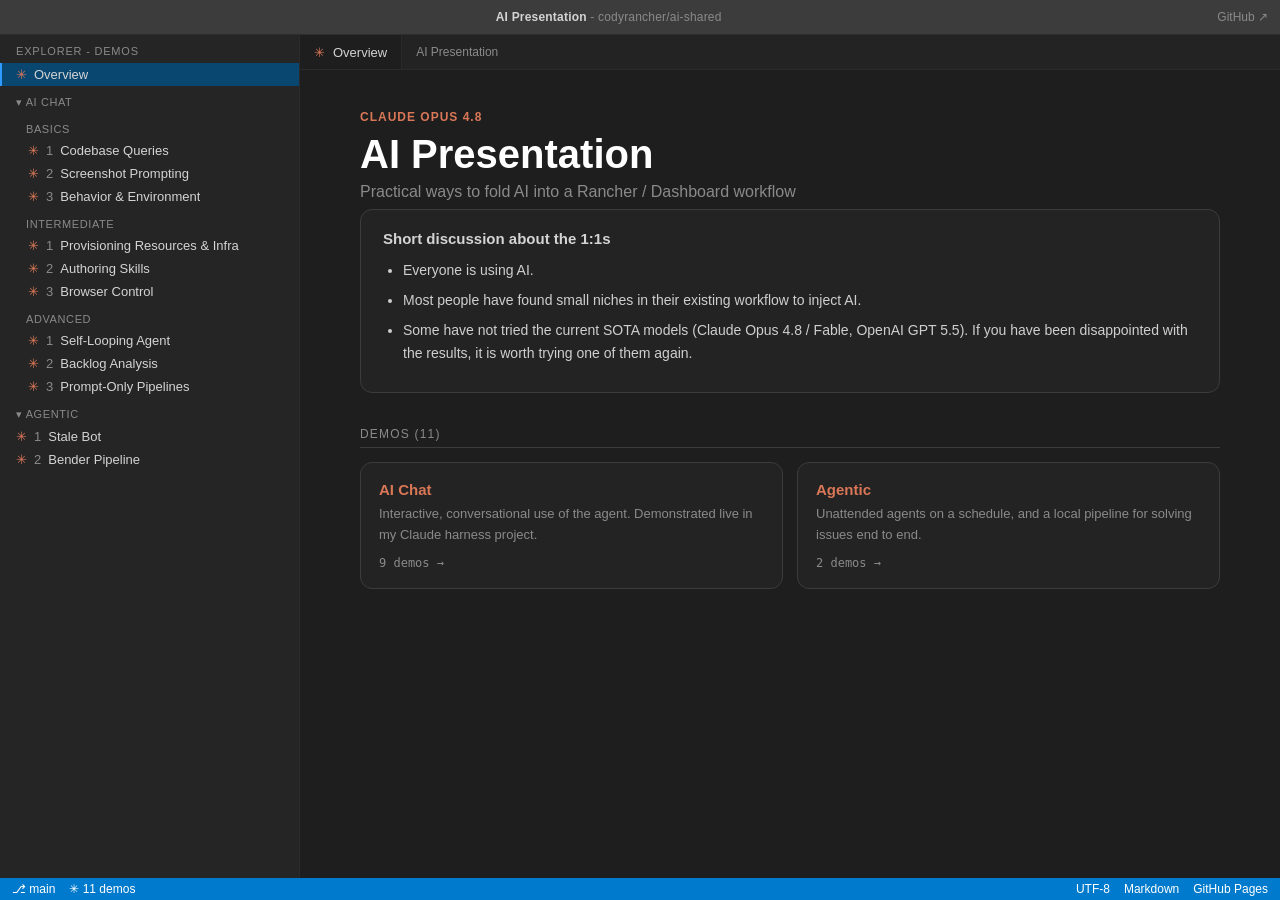
==== index.html @ 09b8d451 "Add Environmental Awareness section with commit-message result, nested-list rendering, remove Toolbe" ====
<!doctype html>
<html lang="en">
<head>
  <meta charset="utf-8" />
  <meta name="viewport" content="width=device-width, initial-scale=1" />
  <title>AI Presentation - Rancher / Dashboard</title>
  <meta name="description" content="Practical ways to fold AI into a Rancher / Dashboard workflow. Prompts, skills, and demos for the team." />
  <link rel="icon" href="data:image/svg+xml,%3Csvg xmlns='http://www.w3.org/2000/svg' viewBox='0 0 24 24'%3E%3Cpath fill='%23d97757' d='M12 2l1.9 6.1L20 10l-6.1 1.9L12 18l-1.9-6.1L4 10l6.1-1.9z'/%3E%3C/svg%3E" />
  <link rel="stylesheet" href="assets/styles.css?v=26" />
</head>
<body>
  <div class="app">
    <!-- Title bar -->
    <header class="titlebar">
      <button class="hamburger" id="hamburger" aria-label="Toggle navigation">☰</button>
      <div class="title"><b>AI Presentation</b> - codyrancher/ai-shared</div>
      <a class="repo-link" id="repoLink" href="#" target="_blank" rel="noopener">GitHub ↗</a>
    </header>

    <!-- Body -->
    <div class="body">
      <!-- Sidebar / explorer -->
      <aside class="sidebar">
        <div class="explorer-title">Explorer - Demos</div>
        <div class="tree" id="tree"></div>
      </aside>

      <!-- Editor -->
      <main class="editor">
        <div class="tabstrip">
          <div class="tab" id="tab"><span class="dot">✳</span><span id="tabName">Overview</span></div>
          <div class="breadcrumbs" id="breadcrumbs"></div>
        </div>
        <div class="content"><div class="content-inner" id="content"></div></div>
      </main>
    </div>

    <!-- Status bar -->
    <footer class="statusbar">
      <div class="left">
        <span class="seg">⎇ main</span>
        <span class="seg" id="statusCount"></span>
      </div>
      <div class="right">
        <span class="seg">UTF-8</span>
        <span class="seg">Markdown</span>
        <a class="seg" id="statusRepo" target="_blank" rel="noopener">GitHub Pages</a>
      </div>
    </footer>
  </div>

  <script src="assets/presentation.manifest.js?v=26"></script>
  <script src="assets/app.js?v=26"></script>
</body>
</html>
---- assets/styles.css ----
/* AI Presentation - VSCode-dark theme with Claude chat accents.
   Dark-only by design: it mirrors the editor in the screenshot. */

:root {
  --activitybar: #333333;
  --sidebar: #252526;
  --sidebar-section: #2d2d2d;
  --editor: #1e1e1e;
  --editor-2: #232323;
  --titlebar: #3c3c3c;
  --statusbar: #007acc;
  --border: #2b2b2b;
  --border-2: #3c3c3c;

  --text: #d4d4d4;
  --text-dim: #8a8a8a;
  --text-bright: #ffffff;

  --list-hover: #2a2d2e;
  --list-active: #094771;
  --list-active-border: #2f9bff;

  --blue: #569cd6;
  --cyan: #4fc1ff;
  --green: #6a9955;
  --string: #ce9178;
  --func: #dcdcaa;
  --number: #b5cea8;

  /* Claude */
  --claude-coral: #d97757;
  --claude-coral-2: #c15f3c;
  --claude-surface: #262624;
  --claude-surface-2: #2f2f2c;
  --claude-border: #3c3b37;

  --mono: ui-monospace, "SF Mono", "Cascadia Code", "JetBrains Mono", Menlo, Consolas, monospace;
  --sans: -apple-system, BlinkMacSystemFont, "Segoe UI", Roboto, Helvetica, Arial, sans-serif;
  --radius: 10px;
}

* { box-sizing: border-box; }

html, body {
  margin: 0;
  height: 100%;
  background: var(--editor);
  color: var(--text);
  font-family: var(--sans);
  font-size: 14px;
  -webkit-font-smoothing: antialiased;
}

a { color: var(--cyan); text-decoration: none; }
a:hover { text-decoration: underline; }

.app {
  display: grid;
  grid-template-rows: 35px 1fr 22px;
  height: 100vh;
  overflow: hidden;
}

/* ---- Title bar ---- */
.titlebar {
  background: var(--titlebar);
  display: flex;
  align-items: center;
  gap: 12px;
  padding: 0 12px;
  border-bottom: 1px solid #00000040;
  -webkit-user-select: none;
  user-select: none;
}
.titlebar .title {
  flex: 1;
  text-align: center;
  color: var(--text-dim);
  font-size: 12px;
  letter-spacing: .2px;
}
.titlebar .title b { color: var(--text); font-weight: 600; }
.titlebar .hamburger {
  display: none;
  background: none; border: 0; color: var(--text);
  font-size: 18px; cursor: pointer; padding: 2px 6px; line-height: 1;
}
.titlebar .repo-link { color: var(--text-dim); font-size: 12px; }
.titlebar .repo-link:hover { color: var(--text); }

/* ---- Body ---- */
.body {
  display: grid;
  grid-template-columns: 300px 1fr;
  min-height: 0;
}

/* ---- Sidebar / explorer ---- */
.sidebar {
  background: var(--sidebar);
  overflow-y: auto;
  min-height: 0;
  border-right: 1px solid var(--border);
}
.sidebar .explorer-title {
  font-size: 11px; text-transform: uppercase; letter-spacing: .8px;
  color: var(--text-dim); padding: 10px 16px 6px;
}
.tree { padding-bottom: 24px; }
.tree .group-label {
  font-size: 11px; text-transform: uppercase; letter-spacing: .6px;
  color: var(--text-dim);
  padding: 10px 12px 4px 16px;
}
.tree .row {
  display: flex; align-items: center; gap: 7px;
  padding: 4px 12px 4px 0;
  cursor: pointer; color: var(--text);
  border-left: 2px solid transparent;
  white-space: nowrap; overflow: hidden; text-overflow: ellipsis;
  font-size: 13px;
}
.tree .row:hover { background: var(--list-hover); }
.tree .row.active { background: var(--list-active); border-left-color: var(--list-active-border); }
.tree .row .chev { width: 14px; text-align: center; color: var(--text-dim); flex: none; }
.tree .row .dot { color: var(--claude-coral); flex: none; }
.tree .row .n { color: var(--text-dim); font-variant-numeric: tabular-nums; }
.tree .row.lvl1 { padding-left: 14px; }
.tree .row.lvl2 { padding-left: 26px; }
.tree .row.overview { padding-left: 14px; }
.tree .row .label { overflow: hidden; text-overflow: ellipsis; }

/* ---- Editor / content ---- */
.editor { display: flex; flex-direction: column; min-width: 0; min-height: 0; background: var(--editor); }
.tabstrip {
  display: flex; align-items: stretch;
  background: var(--editor-2);
  border-bottom: 1px solid var(--border);
  height: 35px; flex: none;
}
.tabstrip .tab {
  display: flex; align-items: center; gap: 8px;
  padding: 0 14px;
  background: var(--editor);
  border-right: 1px solid var(--border);
  color: var(--text); font-size: 13px;
  max-width: 340px; overflow: hidden; text-overflow: ellipsis; white-space: nowrap;
}
.tabstrip .tab .dot { color: var(--claude-coral); }
.tabstrip .breadcrumbs {
  display: flex; align-items: center; gap: 6px;
  padding: 0 14px; color: var(--text-dim); font-size: 12px;
  overflow: hidden;
}
.tabstrip .breadcrumbs .sep { opacity: .5; }

.content {
  flex: 1 1 auto;
  min-height: 0;
  overflow-y: auto;
  padding: 40px 48px 96px;
}
.content-inner { max-width: 860px; margin: 0 auto; }

.eyebrow {
  color: var(--claude-coral); font-size: 12px; font-weight: 600;
  text-transform: uppercase; letter-spacing: 1px; margin-bottom: 10px;
}
h1.demo-title { font-size: 30px; line-height: 1.15; margin: 0 0 14px; color: var(--text-bright); font-weight: 650; }
.goal {
  border-left: 3px solid var(--claude-coral);
  background: #d977570f;
  padding: 12px 16px; border-radius: 0 8px 8px 0;
  color: #e8d9cf; margin: 0 0 26px; font-size: 15px;
}
.section-h {
  font-size: 12px; text-transform: uppercase; letter-spacing: 1.2px;
  color: var(--text-dim); margin: 34px 0 14px;
  border-bottom: 1px solid var(--border-2); padding-bottom: 6px;
}
.desc p { line-height: 1.7; color: #cfcfcf; margin: 0 0 14px; }

/* Brief benefit-focused "why" under the demo title */
.why-lead { font-size: 16px; line-height: 1.55; color: #e4dfd8; margin: 2px 0 30px; }
.loading { color: var(--text-dim); padding: 24px 0; font-size: 14px; }

/* ---- Claude chat box ---- */
.chat { margin: 6px 0 18px; }
.chat + .chat { margin-top: 22px; }
.prompt-title {
  font-size: 12.5px; text-transform: uppercase; letter-spacing: 1.2px; font-weight: 700;
  color: var(--claude-coral); margin: 30px 0 12px;
  border-bottom: 1px solid #d9775738; padding-bottom: 6px;
}
/* Per-prompt "why you'd reach for this" line, no pill; spans the full column */
.prompt-why { font-size: 14px; line-height: 1.6; color: #d8d3cc; margin: 0 0 14px; }
.claude-box {
  background: var(--claude-surface);
  border: 1px solid var(--claude-border);
  border-radius: var(--radius);
  overflow: hidden;
  box-shadow: 0 1px 0 #ffffff08 inset, 0 8px 24px #00000030;
}
.claude-box .cb-head {
  display: flex; align-items: center; gap: 10px;
  padding: 10px 14px; border-bottom: 1px solid var(--claude-border);
  background: linear-gradient(180deg, #ffffff05, transparent);
}
.claude-box .cb-head .spark { width: 20px; height: 20px; flex: none; }
.claude-box .cb-head .who { color: var(--text); font-weight: 600; font-size: 13px; }
.claude-box .cb-head .model {
  font-size: 11px; color: var(--claude-coral);
  border: 1px solid var(--claude-coral); border-radius: 999px;
  padding: 2px 9px; margin-left: 2px;
}
.claude-box .cb-head .spacer { flex: 1; }
.claude-box .cb-head .copy {
  background: transparent; border: 1px solid var(--claude-border);
  color: var(--text-dim); border-radius: 7px; padding: 4px 10px;
  font-size: 12px; cursor: pointer; display: flex; align-items: center; gap: 6px;
}
.claude-box .cb-head .copy:hover { color: var(--text); border-color: #55534d; background: #ffffff06; }
.claude-box .cb-head .copy.done { color: var(--green); border-color: var(--green); }
.claude-box .cb-body { padding: 14px 16px 4px; }
.claude-box .cb-text {
  font-family: var(--mono); font-size: 13.5px; line-height: 1.65;
  color: #e7e3dd; white-space: pre-wrap; word-break: break-word;
}
.claude-box .cb-body .ph { color: var(--claude-coral); font-style: italic; }

/* Screenshot thumbnail at the top of a prompt box */
.prompt-thumb {
  display: block; position: relative; padding: 0; margin: 0 0 14px; border: 0;
  background: transparent; cursor: zoom-in; line-height: 0;
}
.prompt-thumb img {
  display: block; max-width: 280px; max-height: 140px; width: auto; height: auto;
  border: 1px solid var(--claude-border); border-radius: 8px; background: #000;
  transition: border-color .12s ease;
}
.prompt-thumb:hover img { border-color: var(--claude-coral); }
.prompt-thumb .pt-badge {
  position: absolute; left: 8px; bottom: 8px;
  display: inline-flex; align-items: center; gap: 5px; line-height: 1;
  background: #000000b3; color: #fff; font-family: var(--sans); font-size: 11px;
  padding: 3px 8px; border-radius: 999px;
}
.prompt-thumb.broken img { display: none; }
.prompt-thumb.broken::after {
  content: "screenshot missing"; color: var(--text-dim); font-size: 12px; font-family: var(--mono);
}

/* Image modal - pan + zoom lightbox */
.img-modal { position: fixed; inset: 0; z-index: 100; display: none; background: #0b0b0be6; }
.img-modal.show { display: block; }
.img-modal-bar {
  position: absolute; top: 0; left: 0; right: 0; height: 46px; z-index: 2;
  display: flex; align-items: center; gap: 14px; padding: 0 14px;
  background: linear-gradient(180deg, #000000cc, transparent);
}
.img-modal-title { font-size: 13px; color: #fff; font-weight: 600; max-width: 45%; overflow: hidden; text-overflow: ellipsis; white-space: nowrap; }
.img-modal-hint { flex: 1; font-size: 12px; color: #ffffff99; }
.img-modal-close {
  background: #ffffff14; border: 1px solid #ffffff33; color: #fff;
  width: 30px; height: 30px; border-radius: 8px; cursor: pointer; font-size: 15px; line-height: 1;
}
.img-modal-close:hover { background: #ffffff2b; }
.img-modal-stage { position: absolute; inset: 0; overflow: hidden; cursor: grab; touch-action: none; }
.img-modal-stage.grabbing { cursor: grabbing; }
.img-modal-img {
  position: absolute; top: 0; left: 0; transform-origin: 0 0;
  max-width: none; max-height: none; user-select: none; -webkit-user-drag: none;
  background: #fff; box-shadow: 0 8px 40px #000000a0;
}

/* Per-prompt files chip row */
.prompt-files { display: flex; flex-wrap: wrap; gap: 8px; margin: 0 0 12px; }
.chip.file { cursor: pointer; }

/* File preview modal (markdown for .md, raw text otherwise) */
.file-modal { position: fixed; inset: 0; z-index: 110; display: none; background: #0b0b0be6; }
.file-modal.show { display: flex; align-items: center; justify-content: center; padding: 40px; }
.fm-panel {
  background: var(--editor-2); border: 1px solid var(--border-2); border-radius: 12px;
  width: min(880px, 100%); max-height: 100%; display: flex; flex-direction: column;
  overflow: hidden; box-shadow: 0 20px 60px #000000a0;
}
.fm-head {
  display: flex; align-items: center; gap: 12px; padding: 11px 16px;
  border-bottom: 1px solid var(--border-2); background: var(--sidebar);
}
.fm-title { font-family: var(--mono); font-size: 13px; color: var(--string); flex: 1; overflow: hidden; text-overflow: ellipsis; white-space: nowrap; }
.fm-gh { font-size: 12px; color: var(--text-dim); flex: none; }
.fm-gh:hover { color: var(--text); }
.fm-close { background: #ffffff12; border: 1px solid #ffffff2a; color: #fff; width: 28px; height: 28px; border-radius: 7px; cursor: pointer; font-size: 14px; line-height: 1; flex: none; }
.fm-close:hover { background: #ffffff24; }
.fm-body { overflow: auto; padding: 4px 20px 20px; }
.fm-body .cr-body { padding: 10px 0; }
.fm-raw { background: #1b1b1a; border: 1px solid var(--claude-border); border-radius: 8px; padding: 14px 16px; overflow-x: auto; margin: 12px 0; }
.fm-raw code { font-family: var(--mono); font-size: 12.5px; color: #e7e3dd; line-height: 1.6; white-space: pre; }

/* Clickable preview of a generated HTML page (e.g. a data-flow diagram) */
.result-embed {
  display: block; width: 100%; padding: 0; margin: 0; border: 1px solid var(--border-2);
  border-radius: 8px; overflow: hidden; background: #fff; cursor: zoom-in; position: relative;
}
.result-embed:hover { border-color: var(--claude-coral); }
.re-frame-wrap { display: block; height: 240px; overflow: hidden; position: relative; background: #fff; }
.re-frame { width: 100%; height: 760px; border: 0; display: block; pointer-events: none; background: #fff; }
.re-overlay {
  position: absolute; left: 0; right: 0; bottom: 0; display: flex; align-items: center;
  justify-content: space-between; gap: 8px; padding: 9px 12px; color: #fff; font-size: 12px;
  background: linear-gradient(rgba(11,11,11,0), rgba(11,11,11,.72));
}
.re-label { font-weight: 600; }
.re-open { color: #fff; opacity: .9; flex: none; }

/* HTML page lightbox */
.html-modal { position: fixed; inset: 0; z-index: 120; display: none; background: #0b0b0be6; }
.html-modal.show { display: flex; align-items: center; justify-content: center; padding: 40px; }
.hm-panel {
  background: var(--editor-2); border: 1px solid var(--border-2); border-radius: 12px;
  width: min(1200px, 100%); height: 100%; display: flex; flex-direction: column;
  overflow: hidden; box-shadow: 0 20px 60px #000000a0;
}
.hm-head {
  display: flex; align-items: center; gap: 12px; padding: 9px 12px;
  border-bottom: 1px solid var(--border-2); background: var(--sidebar);
}
.hm-title { font-size: 13px; font-weight: 600; color: var(--text); flex: 1; overflow: hidden; text-overflow: ellipsis; white-space: nowrap; }
.hm-open { font-size: 12px; color: var(--text-dim); flex: none; text-decoration: none; }
.hm-open:hover { color: var(--text); }
.hm-close { background: #ffffff12; border: 1px solid #ffffff2a; color: #fff; width: 28px; height: 28px; border-radius: 7px; cursor: pointer; font-size: 14px; line-height: 1; flex: none; }
.hm-close:hover { background: #ffffff24; }
.hm-body { flex: 1; min-height: 0; background: #fff; }
.hm-frame { width: 100%; height: 100%; border: 0; display: block; background: #fff; }
.claude-box .cb-foot {
  display: flex; align-items: center; gap: 10px;
  padding: 10px 14px 12px;
}
.claude-box .cb-foot .hint { color: var(--text-dim); font-size: 12px; }

/* Claude reply bubble (captured demo result rendered from markdown) */
.claude-reply {
  margin-top: 12px;
  background: var(--claude-surface-2);
  border: 1px solid var(--claude-border);
  border-radius: var(--radius);
  overflow: hidden;
}
.claude-reply .cr-head {
  display: flex; align-items: center; gap: 10px;
  padding: 10px 14px; border-bottom: 1px solid var(--claude-border);
  background: linear-gradient(180deg, #d977570d, transparent);
}
.claude-reply .cr-head .spark { width: 20px; height: 20px; flex: none; }
.claude-reply .cr-head .who { color: var(--claude-coral); font-weight: 600; font-size: 13px; }
.claude-reply .cr-tag {
  margin-left: auto; font-size: 11px; color: var(--text-dim);
  border: 1px solid var(--border-2); border-radius: 999px; padding: 2px 9px;
}
.cr-body { padding: 6px 18px 16px; font-size: 14px; line-height: 1.6; color: #d7d3cc; }
.cr-body > :first-child { margin-top: 8px; }
.cr-body h3, .cr-body h4, .cr-body h5, .cr-body h6 { color: var(--text-bright); margin: 18px 0 8px; font-size: 14px; font-weight: 650; }
.cr-body h3 { font-size: 17px; margin-top: 4px; }
.cr-body h4 { font-size: 15px; }
.cr-body p { margin: 10px 0; }
.cr-body ul, .cr-body ol { margin: 10px 0; padding-left: 22px; }
.cr-body li { margin: 4px 0; }
.cr-body a { color: var(--cyan); }
.cr-body strong { color: var(--text); }
.cr-body em { color: #c9c4bd; }
.cr-body code { font-family: var(--mono); font-size: 12.5px; background: #00000045; padding: 1px 5px; border-radius: 4px; color: var(--string); }
.cr-body pre { background: #1b1b1a; border: 1px solid var(--claude-border); border-radius: 8px; padding: 12px 14px; overflow-x: auto; margin: 12px 0; }
.cr-body pre code { background: none; padding: 0; color: #e7e3dd; font-size: 12.5px; line-height: 1.55; }
.cr-body blockquote { border-left: 3px solid var(--claude-border); margin: 12px 0; padding: 2px 0 2px 14px; color: var(--text-dim); }
.cr-body table { border-collapse: collapse; margin: 12px 0; font-size: 13px; display: block; overflow-x: auto; max-width: 100%; }
.cr-body th, .cr-body td { border: 1px solid var(--border-2); padding: 6px 11px; text-align: left; white-space: nowrap; }
.cr-body th { background: #ffffff08; color: var(--text); font-weight: 600; }
.cr-body .cr-img { max-width: 100%; height: auto; display: block; margin: 12px 0; border: 1px solid var(--border-2); border-radius: 8px; cursor: zoom-in; }
.cr-body .cr-img:hover { border-color: var(--claude-coral); }

/* Plain per-prompt result (e.g. screenshots) - not a chat bubble */
.prompt-result { margin-top: 14px; }
.pr-label { font-size: 12px; text-transform: uppercase; letter-spacing: 1.2px; color: var(--text-dim); margin: 0 0 12px; padding-bottom: 6px; border-bottom: 1px solid var(--border-2); }
.pr-shot { margin: 0 0 16px; }
.pr-shot .cr-img { max-width: 100%; height: auto; display: block; margin: 0; border: 1px solid var(--border-2); border-radius: 8px; cursor: zoom-in; }
.pr-shot .cr-img:hover { border-color: var(--claude-coral); }
.pr-shot .pr-video { max-width: 100%; width: 100%; display: block; border: 1px solid var(--border-2); border-radius: 8px; background: #000; }
.pr-shot figcaption { font-size: 12px; color: var(--text-dim); margin-top: 7px; }

/* ---- Look-for list ---- */
ul.lookfor { list-style: none; padding: 0; margin: 0; }
ul.lookfor li {
  position: relative; padding: 7px 0 7px 26px; line-height: 1.55; color: #cfcfcf;
  border-bottom: 1px solid #ffffff08;
}
ul.lookfor li:last-child { border-bottom: 0; }
ul.lookfor li::before {
  content: "▸"; position: absolute; left: 6px; top: 7px; color: var(--claude-coral);
}

/* ---- Media ---- */
.media-grid { display: grid; gap: 16px; grid-template-columns: 1fr; }
.media-card {
  background: var(--editor-2); border: 1px solid var(--border-2);
  border-radius: 10px; overflow: hidden;
}
.media-card video, .media-card img { display: block; width: 100%; height: auto; background: #000; }
.media-card .cap { padding: 8px 12px; font-size: 12px; color: var(--text-dim); border-top: 1px solid var(--border); }
.placeholder {
  min-height: 200px; display: grid; place-items: center; text-align: center;
  padding: 28px; color: var(--text-dim);
  background:
    repeating-linear-gradient(45deg, #ffffff04 0 12px, transparent 12px 24px),
    var(--editor-2);
}
.placeholder .big { font-size: 30px; margin-bottom: 10px; opacity: .7; }
.placeholder .cw {
  margin-top: 10px; font-family: var(--mono); font-size: 12px;
  color: var(--claude-coral); background: #d977571a; padding: 3px 8px; border-radius: 6px;
  display: inline-block;
}
.placeholder .fn { font-family: var(--mono); font-size: 12px; color: var(--text); margin-top: 8px; }

/* ---- Links / chips ---- */
.chips { display: flex; flex-wrap: wrap; gap: 8px; }
.chip {
  display: inline-flex; align-items: center; gap: 6px;
  background: var(--editor-2); border: 1px solid var(--border-2);
  border-radius: 999px; padding: 5px 12px; font-size: 12.5px; color: var(--text);
  font-family: var(--mono);
}
.chip:hover { border-color: #55534d; text-decoration: none; background: #ffffff06; }
.chip.skill { color: var(--func); }
.chip.file { color: var(--string); }

.folder-link {
  margin-top: 40px; padding-top: 18px; border-top: 1px solid var(--border-2);
  font-size: 13px; color: var(--text-dim);
}
.folder-link code { font-family: var(--mono); color: var(--string); }

/* ---- Overview ---- */
.ov-hero { margin-bottom: 8px; }
.ov-hero .kicker { color: var(--claude-coral); font-weight: 600; letter-spacing: 1px; text-transform: uppercase; font-size: 12px; }
.ov-hero h1 { font-size: 40px; margin: 8px 0 6px; color: var(--text-bright); font-weight: 680; }
.ov-hero .tag { color: var(--text-dim); font-size: 16px; }
.ov-points { margin: 22px 0 34px; }
.ov-card {
  background: var(--editor-2); border: 1px solid var(--border-2); border-radius: 12px;
  padding: 20px 22px; margin-bottom: 22px;
}
.ov-card h3 { margin: 0 0 12px; color: var(--text); font-size: 15px; }
.ov-card ul { margin: 0; padding-left: 20px; }
.ov-card li { line-height: 1.7; margin-bottom: 6px; color: #cfcfcf; }
.ov-sections { display: grid; gap: 14px; grid-template-columns: repeat(auto-fit, minmax(220px, 1fr)); }
.ov-sec {
  background: var(--editor-2); border: 1px solid var(--border-2); border-radius: 12px;
  padding: 18px; cursor: pointer;
}
.ov-sec:hover { border-color: var(--claude-coral); }
.ov-sec h4 { margin: 0 0 6px; color: var(--claude-coral); font-size: 15px; }
.ov-sec p { margin: 0; color: var(--text-dim); font-size: 13px; line-height: 1.6; }
.ov-sec .count { margin-top: 10px; font-size: 12px; color: var(--text-dim); font-family: var(--mono); }

/* ---- Status bar ---- */
.statusbar {
  background: var(--statusbar); color: #fff; font-size: 12px;
  display: flex; align-items: center; gap: 16px; padding: 0 12px;
}
.statusbar .left, .statusbar .right { display: flex; align-items: center; gap: 14px; }
.statusbar .right { margin-left: auto; }
.statusbar a { color: #fff; }
.statusbar .seg { display: flex; align-items: center; gap: 5px; }

/* ---- Scrollbars ---- */
::-webkit-scrollbar { width: 12px; height: 12px; }
::-webkit-scrollbar-thumb { background: #424242; border-radius: 6px; border: 3px solid transparent; background-clip: padding-box; }
::-webkit-scrollbar-thumb:hover { background: #525252; background-clip: padding-box; border: 3px solid transparent; }
::-webkit-scrollbar-track { background: transparent; }

/* ---- Responsive ---- */
@media (max-width: 900px) {
  .body { grid-template-columns: 1fr; }
  .sidebar {
    position: fixed; top: 35px; bottom: 22px; left: 0; width: 280px; z-index: 30;
    transform: translateX(-100%); transition: transform .18s ease;
    box-shadow: 6px 0 24px #00000060;
  }
  body.nav-open .sidebar { transform: translateX(0); }
  .titlebar .hamburger { display: block; }
  .content { padding: 24px 18px 80px; }
  h1.demo-title { font-size: 24px; }
  .ov-hero h1 { font-size: 30px; }
}
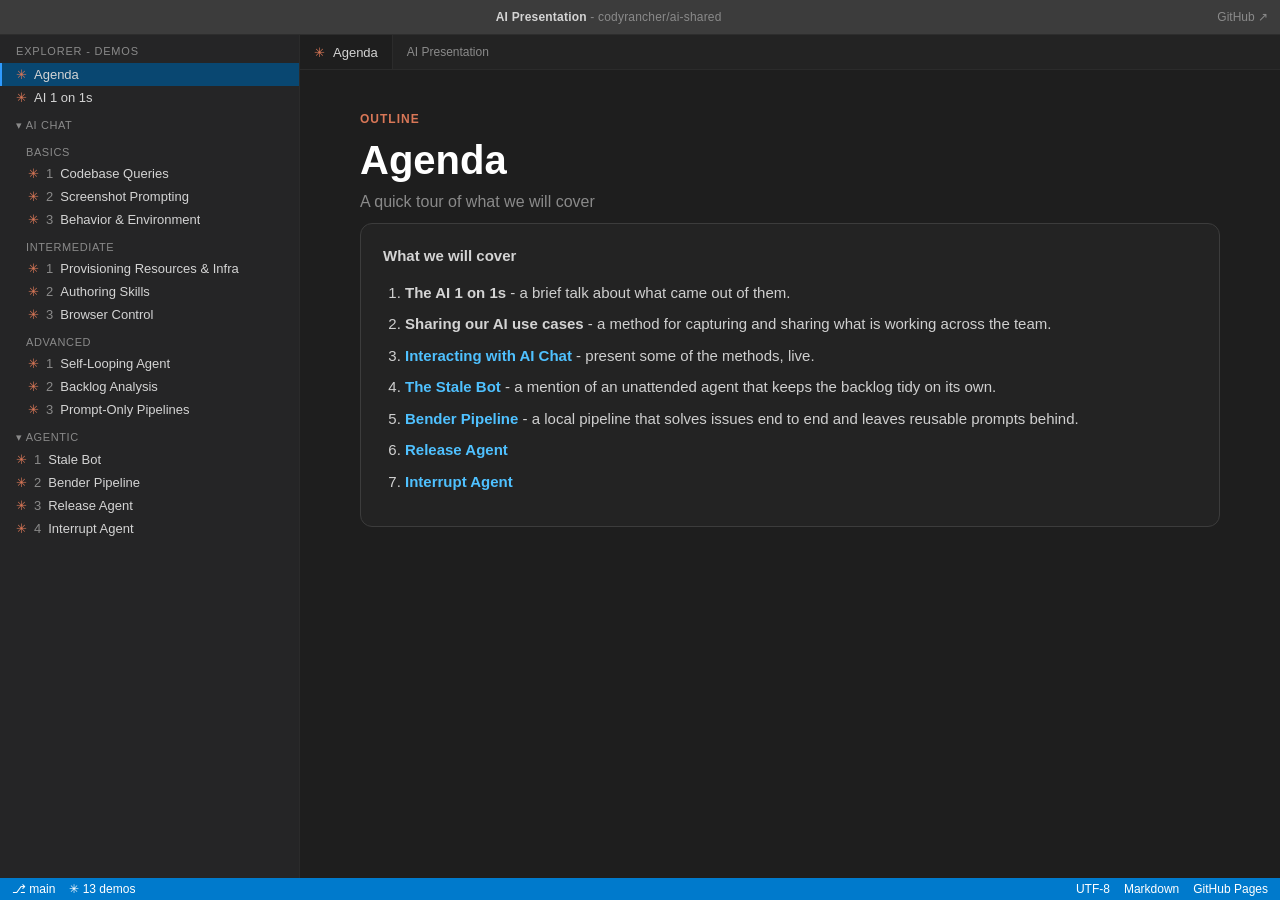
==== commit 0077bef7: "Add pages mechanism with container directives; Agenda + AI 1 on 1s pages, placeholder Release/Interr" ====
--- a/index.html
+++ b/index.html
@@ -6,7 +6,7 @@
   <title>AI Presentation - Rancher / Dashboard</title>
   <meta name="description" content="Practical ways to fold AI into a Rancher / Dashboard workflow. Prompts, skills, and demos for the team." />
   <link rel="icon" href="data:image/svg+xml,%3Csvg xmlns='http://www.w3.org/2000/svg' viewBox='0 0 24 24'%3E%3Cpath fill='%23d97757' d='M12 2l1.9 6.1L20 10l-6.1 1.9L12 18l-1.9-6.1L4 10l6.1-1.9z'/%3E%3C/svg%3E" />
-  <link rel="stylesheet" href="assets/styles.css?v=26" />
+  <link rel="stylesheet" href="assets/styles.css?v=32" />
 </head>
 <body>
   <div class="app">
@@ -49,7 +49,7 @@
     </footer>
   </div>
 
-  <script src="assets/presentation.manifest.js?v=26"></script>
-  <script src="assets/app.js?v=26"></script>
+  <script src="assets/presentation.manifest.js?v=32"></script>
+  <script src="assets/app.js?v=32"></script>
 </body>
 </html>
--- a/assets/styles.css
+++ b/assets/styles.css
@@ -380,6 +380,16 @@
 .cr-body .cr-img { max-width: 100%; height: auto; display: block; margin: 12px 0; border: 1px solid var(--border-2); border-radius: 8px; cursor: zoom-in; }
 .cr-body .cr-img:hover { border-color: var(--claude-coral); }
 
+/* A full markdown page (anything under pages/). Reuses .cr-body for tables,
+   code, links, and images, but reads at page scale rather than reply scale. */
+.page-body { padding: 0; font-size: 15px; }
+.page-body > :first-child { margin-top: 0; }
+.page-body h1 { font-size: 30px; line-height: 1.15; margin: 0 0 14px; color: var(--text-bright); font-weight: 650; }
+.page-body h2 { font-size: 19px; margin: 30px 0 10px; color: var(--text-bright); font-weight: 650; }
+.page-body p { margin: 12px 0; line-height: 1.6; }
+.page-body ul, .page-body ol { margin: 12px 0; }
+.page-body li { margin: 6px 0; }
+
 /* Plain per-prompt result (e.g. screenshots) - not a chat bubble */
 .prompt-result { margin-top: 14px; }
 .pr-label { font-size: 12px; text-transform: uppercase; letter-spacing: 1.2px; color: var(--text-dim); margin: 0 0 12px; padding-bottom: 6px; border-bottom: 1px solid var(--border-2); }
@@ -492,5 +502,6 @@
   .titlebar .hamburger { display: block; }
   .content { padding: 24px 18px 80px; }
   h1.demo-title { font-size: 24px; }
+  .page-body h1 { font-size: 24px; }
   .ov-hero h1 { font-size: 30px; }
 }
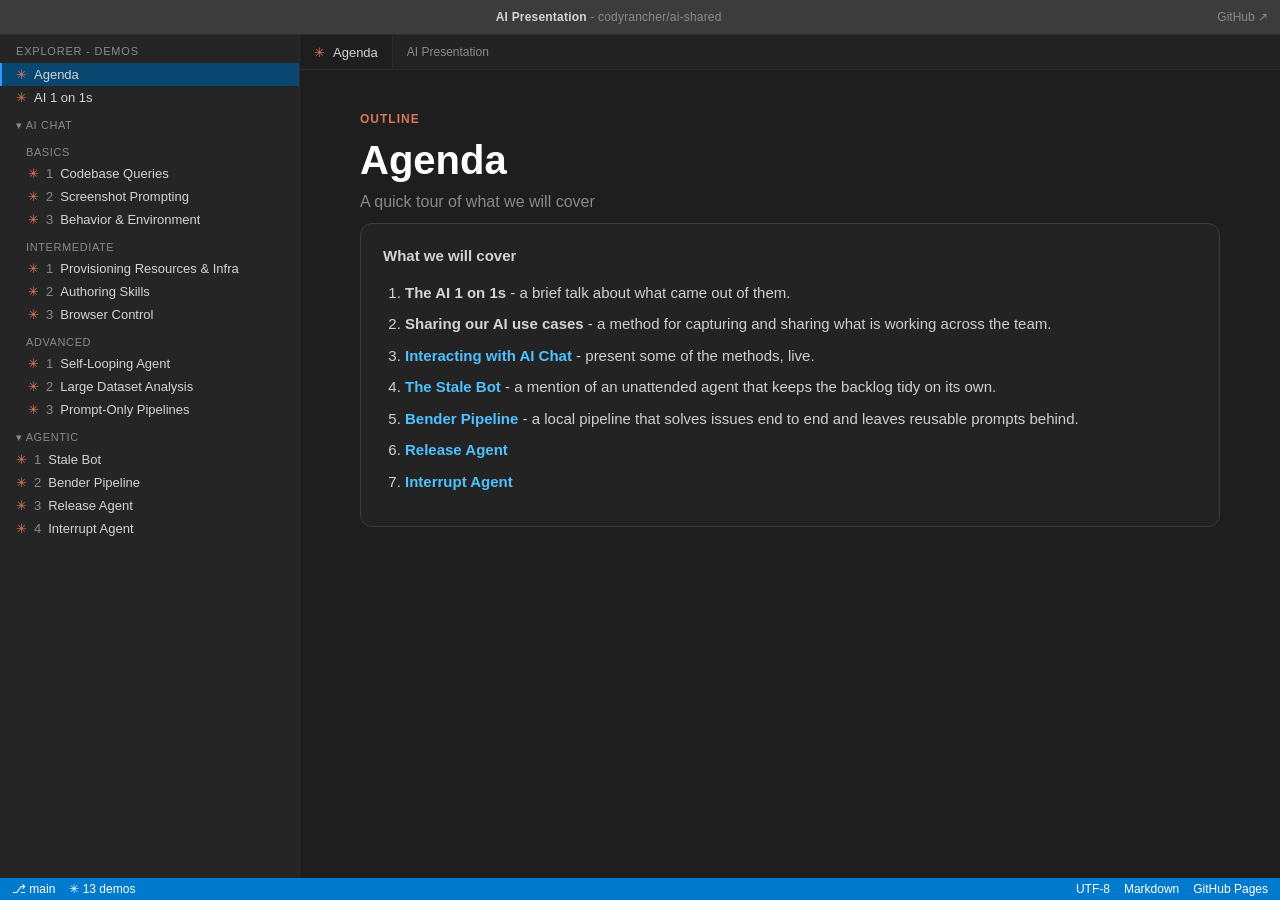
==== commit 61476e78: "Rework Browser Control and Large Dataset Analysis demos with real prompts, skills and captured resul" ====
--- a/index.html
+++ b/index.html
@@ -6,7 +6,7 @@
   <title>AI Presentation - Rancher / Dashboard</title>
   <meta name="description" content="Practical ways to fold AI into a Rancher / Dashboard workflow. Prompts, skills, and demos for the team." />
   <link rel="icon" href="data:image/svg+xml,%3Csvg xmlns='http://www.w3.org/2000/svg' viewBox='0 0 24 24'%3E%3Cpath fill='%23d97757' d='M12 2l1.9 6.1L20 10l-6.1 1.9L12 18l-1.9-6.1L4 10l6.1-1.9z'/%3E%3C/svg%3E" />
-  <link rel="stylesheet" href="assets/styles.css?v=32" />
+  <link rel="stylesheet" href="assets/styles.css?v=35" />
 </head>
 <body>
   <div class="app">
@@ -49,7 +49,7 @@
     </footer>
   </div>
 
-  <script src="assets/presentation.manifest.js?v=32"></script>
-  <script src="assets/app.js?v=32"></script>
+  <script src="assets/presentation.manifest.js?v=35"></script>
+  <script src="assets/app.js?v=35"></script>
 </body>
 </html>
--- a/assets/styles.css
+++ b/assets/styles.css
@@ -221,7 +221,7 @@
 }
 .claude-box .cb-head .copy:hover { color: var(--text); border-color: #55534d; background: #ffffff06; }
 .claude-box .cb-head .copy.done { color: var(--green); border-color: var(--green); }
-.claude-box .cb-body { padding: 14px 16px 4px; }
+.claude-box .cb-body { padding: 14px 16px; }
 .claude-box .cb-text {
   font-family: var(--mono); font-size: 13.5px; line-height: 1.65;
   color: #e7e3dd; white-space: pre-wrap; word-break: break-word;
@@ -299,6 +299,14 @@
 .fm-raw { background: #1b1b1a; border: 1px solid var(--claude-border); border-radius: 8px; padding: 14px 16px; overflow-x: auto; margin: 12px 0; }
 .fm-raw code { font-family: var(--mono); font-size: 12.5px; color: #e7e3dd; line-height: 1.6; white-space: pre; }
 
+/* YAML frontmatter header (SKILL.md previews) */
+.md-front {
+  border: 1px solid var(--border-2); border-radius: 8px; padding: 10px 14px;
+  margin: 4px 0 16px; background: #ffffff06;
+}
+.mf-name { font-family: var(--mono); font-size: 13px; font-weight: 600; color: var(--claude-coral); }
+.mf-desc { font-size: 13px; line-height: 1.55; color: var(--text-dim); margin-top: 5px; }
+
 /* Clickable preview of a generated HTML page (e.g. a data-flow diagram) */
 .result-embed {
   display: block; width: 100%; padding: 0; margin: 0; border: 1px solid var(--border-2);
@@ -315,6 +323,16 @@
 .re-label { font-weight: 600; }
 .re-open { color: #fff; opacity: .9; flex: none; }
 
+/* External link result (e.g. a PR comment holding the output) */
+.result-link {
+  display: flex; align-items: center; justify-content: space-between; gap: 12px;
+  border: 1px solid var(--border-2); border-radius: 8px; padding: 12px 14px;
+  background: var(--editor-2); text-decoration: none;
+}
+.result-link:hover { border-color: var(--claude-coral); }
+.rl-label { color: var(--cyan); font-size: 13px; line-height: 1.5; word-break: break-word; }
+.rl-go { color: var(--text-dim); font-size: 12px; flex: none; }
+
 /* HTML page lightbox */
 .html-modal { position: fixed; inset: 0; z-index: 120; display: none; background: #0b0b0be6; }
 .html-modal.show { display: flex; align-items: center; justify-content: center; padding: 40px; }
@@ -334,11 +352,6 @@
 .hm-close:hover { background: #ffffff24; }
 .hm-body { flex: 1; min-height: 0; background: #fff; }
 .hm-frame { width: 100%; height: 100%; border: 0; display: block; background: #fff; }
-.claude-box .cb-foot {
-  display: flex; align-items: center; gap: 10px;
-  padding: 10px 14px 12px;
-}
-.claude-box .cb-foot .hint { color: var(--text-dim); font-size: 12px; }
 
 /* Claude reply bubble (captured demo result rendered from markdown) */
 .claude-reply {
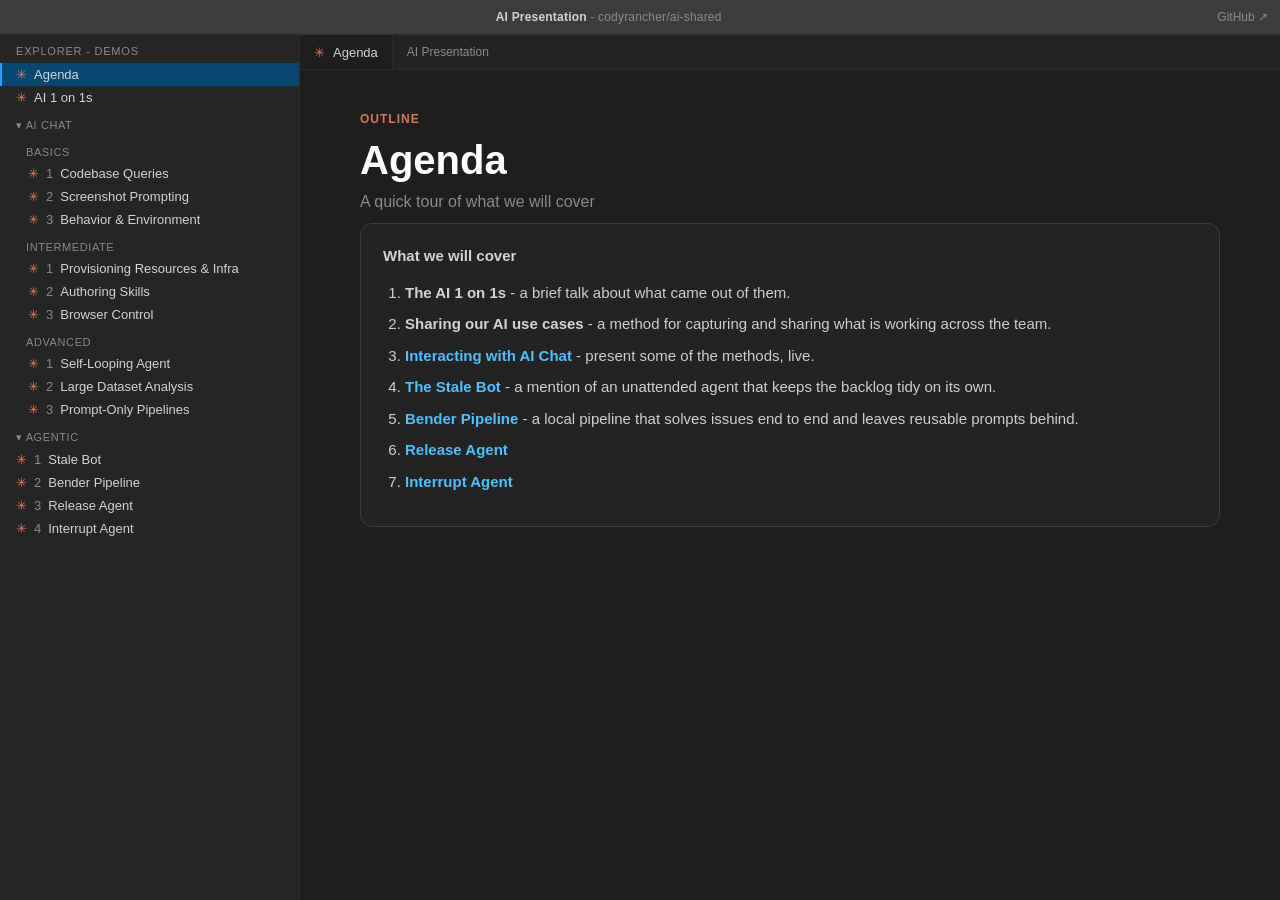
==== commit e590e147: "Use real issue reproduction prompt, video and findings; remove the status bar" ====
--- a/index.html
+++ b/index.html
@@ -6,7 +6,7 @@
   <title>AI Presentation - Rancher / Dashboard</title>
   <meta name="description" content="Practical ways to fold AI into a Rancher / Dashboard workflow. Prompts, skills, and demos for the team." />
   <link rel="icon" href="data:image/svg+xml,%3Csvg xmlns='http://www.w3.org/2000/svg' viewBox='0 0 24 24'%3E%3Cpath fill='%23d97757' d='M12 2l1.9 6.1L20 10l-6.1 1.9L12 18l-1.9-6.1L4 10l6.1-1.9z'/%3E%3C/svg%3E" />
-  <link rel="stylesheet" href="assets/styles.css?v=35" />
+  <link rel="stylesheet" href="assets/styles.css?v=36" />
 </head>
 <body>
   <div class="app">
@@ -35,21 +35,9 @@
       </main>
     </div>
 
-    <!-- Status bar -->
-    <footer class="statusbar">
-      <div class="left">
-        <span class="seg">⎇ main</span>
-        <span class="seg" id="statusCount"></span>
-      </div>
-      <div class="right">
-        <span class="seg">UTF-8</span>
-        <span class="seg">Markdown</span>
-        <a class="seg" id="statusRepo" target="_blank" rel="noopener">GitHub Pages</a>
-      </div>
-    </footer>
   </div>
 
-  <script src="assets/presentation.manifest.js?v=35"></script>
-  <script src="assets/app.js?v=35"></script>
+  <script src="assets/presentation.manifest.js?v=36"></script>
+  <script src="assets/app.js?v=36"></script>
 </body>
 </html>
--- a/assets/styles.css
+++ b/assets/styles.css
@@ -8,7 +8,6 @@
   --editor: #1e1e1e;
   --editor-2: #232323;
   --titlebar: #3c3c3c;
-  --statusbar: #007acc;
   --border: #2b2b2b;
   --border-2: #3c3c3c;
 
@@ -56,7 +55,7 @@
 
 .app {
   display: grid;
-  grid-template-rows: 35px 1fr 22px;
+  grid-template-rows: 35px 1fr;
   height: 100vh;
   overflow: hidden;
 }
@@ -487,15 +486,6 @@
 .ov-sec p { margin: 0; color: var(--text-dim); font-size: 13px; line-height: 1.6; }
 .ov-sec .count { margin-top: 10px; font-size: 12px; color: var(--text-dim); font-family: var(--mono); }
 
-/* ---- Status bar ---- */
-.statusbar {
-  background: var(--statusbar); color: #fff; font-size: 12px;
-  display: flex; align-items: center; gap: 16px; padding: 0 12px;
-}
-.statusbar .left, .statusbar .right { display: flex; align-items: center; gap: 14px; }
-.statusbar .right { margin-left: auto; }
-.statusbar a { color: #fff; }
-.statusbar .seg { display: flex; align-items: center; gap: 5px; }
 
 /* ---- Scrollbars ---- */
 ::-webkit-scrollbar { width: 12px; height: 12px; }
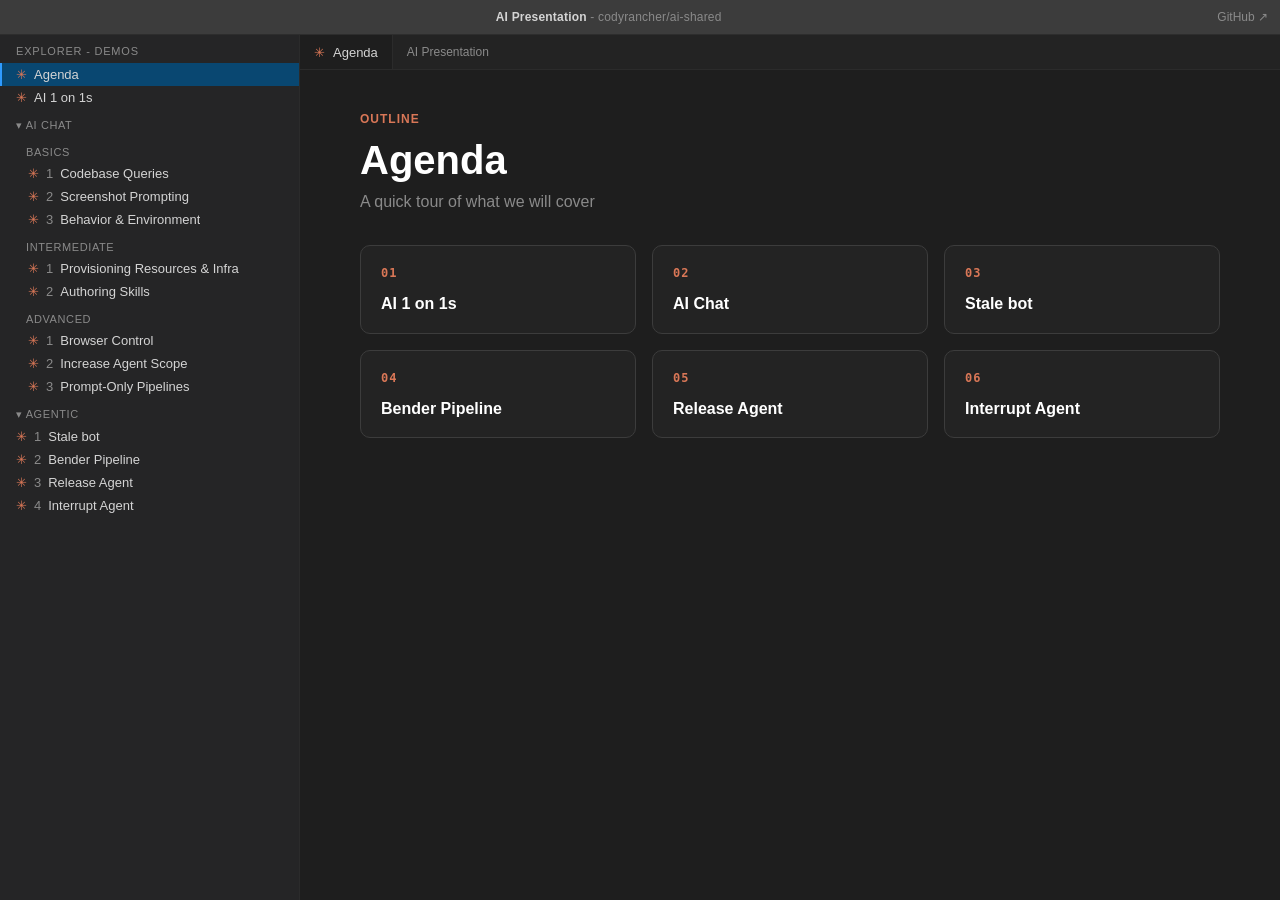
==== commit a77ccaf8: "Rebuild demos from real conversations: bisect, backend tracing, screenshot analysis; add agenda boxe" ====
--- a/index.html
+++ b/index.html
@@ -6,7 +6,7 @@
   <title>AI Presentation - Rancher / Dashboard</title>
   <meta name="description" content="Practical ways to fold AI into a Rancher / Dashboard workflow. Prompts, skills, and demos for the team." />
   <link rel="icon" href="data:image/svg+xml,%3Csvg xmlns='http://www.w3.org/2000/svg' viewBox='0 0 24 24'%3E%3Cpath fill='%23d97757' d='M12 2l1.9 6.1L20 10l-6.1 1.9L12 18l-1.9-6.1L4 10l6.1-1.9z'/%3E%3C/svg%3E" />
-  <link rel="stylesheet" href="assets/styles.css?v=36" />
+  <link rel="stylesheet" href="assets/styles.css?v=38" />
 </head>
 <body>
   <div class="app">
@@ -37,7 +37,7 @@
 
   </div>
 
-  <script src="assets/presentation.manifest.js?v=36"></script>
-  <script src="assets/app.js?v=36"></script>
+  <script src="assets/presentation.manifest.js?v=38"></script>
+  <script src="assets/app.js?v=38"></script>
 </body>
 </html>
--- a/assets/styles.css
+++ b/assets/styles.css
@@ -228,6 +228,9 @@
 .claude-box .cb-body .ph { color: var(--claude-coral); font-style: italic; }
 
 /* Screenshot thumbnail at the top of a prompt box */
+/* Input screenshots pasted with the prompt. Several sit side by side. */
+.prompt-thumbs { display: flex; flex-wrap: wrap; gap: 10px; margin: 0 0 14px; }
+.prompt-thumbs .prompt-thumb { margin: 0; flex: 1 1 260px; min-width: 0; }
 .prompt-thumb {
   display: block; position: relative; padding: 0; margin: 0 0 14px; border: 0;
   background: transparent; cursor: zoom-in; line-height: 0;
@@ -476,6 +479,22 @@
 .ov-card h3 { margin: 0 0 12px; color: var(--text); font-size: 15px; }
 .ov-card ul { margin: 0; padding-left: 20px; }
 .ov-card li { line-height: 1.7; margin-bottom: 6px; color: #cfcfcf; }
+/* Agenda: a grid of numbered boxes (::: agenda) */
+.agenda-grid {
+  display: grid; gap: 16px; margin: 30px 0 0;
+  grid-template-columns: repeat(auto-fit, minmax(260px, 1fr));
+}
+.ag-box {
+  background: var(--editor-2); border: 1px solid var(--border-2);
+  border-radius: 10px; padding: 18px 20px;
+}
+.ag-num {
+  font-family: var(--mono); font-size: 12px; font-weight: 600;
+  letter-spacing: 1px; color: var(--claude-coral); margin-bottom: 10px;
+}
+.ag-title { font-size: 16px; font-weight: 650; line-height: 1.35; color: var(--text-bright); }
+.ag-desc { margin-top: 7px; font-size: 13px; line-height: 1.55; color: var(--text-dim); }
+
 .ov-sections { display: grid; gap: 14px; grid-template-columns: repeat(auto-fit, minmax(220px, 1fr)); }
 .ov-sec {
   background: var(--editor-2); border: 1px solid var(--border-2); border-radius: 12px;
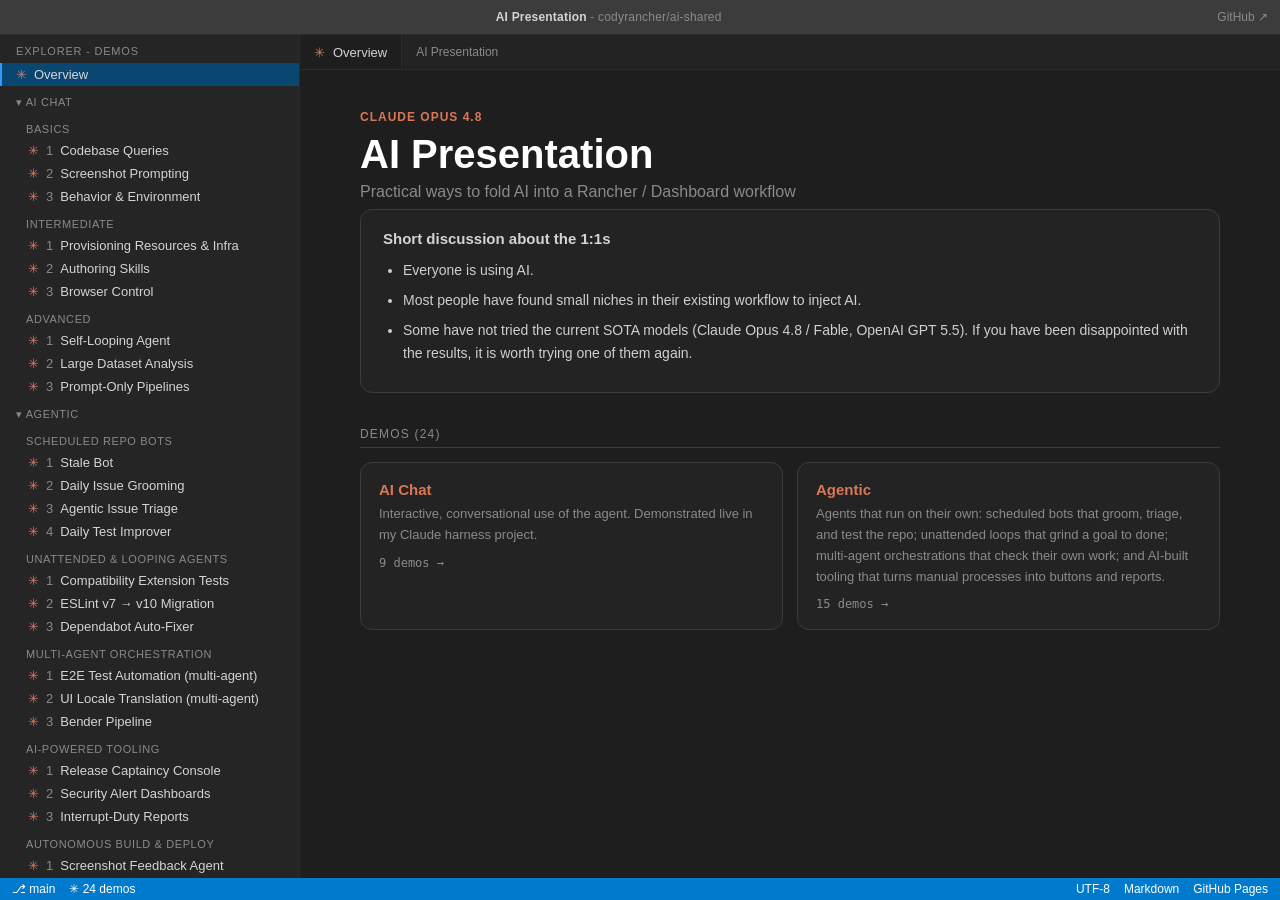
==== commit 6650fa93: "Added agentic pages" ====
--- a/index.html
+++ b/index.html
@@ -6,7 +6,7 @@
   <title>AI Presentation - Rancher / Dashboard</title>
   <meta name="description" content="Practical ways to fold AI into a Rancher / Dashboard workflow. Prompts, skills, and demos for the team." />
   <link rel="icon" href="data:image/svg+xml,%3Csvg xmlns='http://www.w3.org/2000/svg' viewBox='0 0 24 24'%3E%3Cpath fill='%23d97757' d='M12 2l1.9 6.1L20 10l-6.1 1.9L12 18l-1.9-6.1L4 10l6.1-1.9z'/%3E%3C/svg%3E" />
-  <link rel="stylesheet" href="assets/styles.css?v=38" />
+  <link rel="stylesheet" href="assets/styles.css?v=30" />
 </head>
 <body>
   <div class="app">
@@ -35,9 +35,21 @@
       </main>
     </div>
 
+    <!-- Status bar -->
+    <footer class="statusbar">
+      <div class="left">
+        <span class="seg">⎇ main</span>
+        <span class="seg" id="statusCount"></span>
+      </div>
+      <div class="right">
+        <span class="seg">UTF-8</span>
+        <span class="seg">Markdown</span>
+        <a class="seg" id="statusRepo" target="_blank" rel="noopener">GitHub Pages</a>
+      </div>
+    </footer>
   </div>
 
-  <script src="assets/presentation.manifest.js?v=38"></script>
-  <script src="assets/app.js?v=38"></script>
+  <script src="assets/presentation.manifest.js?v=30"></script>
+  <script src="assets/app.js?v=30"></script>
 </body>
 </html>
--- a/assets/styles.css
+++ b/assets/styles.css
@@ -8,6 +8,7 @@
   --editor: #1e1e1e;
   --editor-2: #232323;
   --titlebar: #3c3c3c;
+  --statusbar: #007acc;
   --border: #2b2b2b;
   --border-2: #3c3c3c;
 
@@ -55,7 +56,7 @@
 
 .app {
   display: grid;
-  grid-template-rows: 35px 1fr;
+  grid-template-rows: 35px 1fr 22px;
   height: 100vh;
   overflow: hidden;
 }
@@ -220,7 +221,7 @@
 }
 .claude-box .cb-head .copy:hover { color: var(--text); border-color: #55534d; background: #ffffff06; }
 .claude-box .cb-head .copy.done { color: var(--green); border-color: var(--green); }
-.claude-box .cb-body { padding: 14px 16px; }
+.claude-box .cb-body { padding: 14px 16px 4px; }
 .claude-box .cb-text {
   font-family: var(--mono); font-size: 13.5px; line-height: 1.65;
   color: #e7e3dd; white-space: pre-wrap; word-break: break-word;
@@ -228,9 +229,6 @@
 .claude-box .cb-body .ph { color: var(--claude-coral); font-style: italic; }
 
 /* Screenshot thumbnail at the top of a prompt box */
-/* Input screenshots pasted with the prompt. Several sit side by side. */
-.prompt-thumbs { display: flex; flex-wrap: wrap; gap: 10px; margin: 0 0 14px; }
-.prompt-thumbs .prompt-thumb { margin: 0; flex: 1 1 260px; min-width: 0; }
 .prompt-thumb {
   display: block; position: relative; padding: 0; margin: 0 0 14px; border: 0;
   background: transparent; cursor: zoom-in; line-height: 0;
@@ -301,14 +299,6 @@
 .fm-raw { background: #1b1b1a; border: 1px solid var(--claude-border); border-radius: 8px; padding: 14px 16px; overflow-x: auto; margin: 12px 0; }
 .fm-raw code { font-family: var(--mono); font-size: 12.5px; color: #e7e3dd; line-height: 1.6; white-space: pre; }
 
-/* YAML frontmatter header (SKILL.md previews) */
-.md-front {
-  border: 1px solid var(--border-2); border-radius: 8px; padding: 10px 14px;
-  margin: 4px 0 16px; background: #ffffff06;
-}
-.mf-name { font-family: var(--mono); font-size: 13px; font-weight: 600; color: var(--claude-coral); }
-.mf-desc { font-size: 13px; line-height: 1.55; color: var(--text-dim); margin-top: 5px; }
-
 /* Clickable preview of a generated HTML page (e.g. a data-flow diagram) */
 .result-embed {
   display: block; width: 100%; padding: 0; margin: 0; border: 1px solid var(--border-2);
@@ -325,16 +315,6 @@
 .re-label { font-weight: 600; }
 .re-open { color: #fff; opacity: .9; flex: none; }
 
-/* External link result (e.g. a PR comment holding the output) */
-.result-link {
-  display: flex; align-items: center; justify-content: space-between; gap: 12px;
-  border: 1px solid var(--border-2); border-radius: 8px; padding: 12px 14px;
-  background: var(--editor-2); text-decoration: none;
-}
-.result-link:hover { border-color: var(--claude-coral); }
-.rl-label { color: var(--cyan); font-size: 13px; line-height: 1.5; word-break: break-word; }
-.rl-go { color: var(--text-dim); font-size: 12px; flex: none; }
-
 /* HTML page lightbox */
 .html-modal { position: fixed; inset: 0; z-index: 120; display: none; background: #0b0b0be6; }
 .html-modal.show { display: flex; align-items: center; justify-content: center; padding: 40px; }
@@ -354,6 +334,11 @@
 .hm-close:hover { background: #ffffff24; }
 .hm-body { flex: 1; min-height: 0; background: #fff; }
 .hm-frame { width: 100%; height: 100%; border: 0; display: block; background: #fff; }
+.claude-box .cb-foot {
+  display: flex; align-items: center; gap: 10px;
+  padding: 10px 14px 12px;
+}
+.claude-box .cb-foot .hint { color: var(--text-dim); font-size: 12px; }
 
 /* Claude reply bubble (captured demo result rendered from markdown) */
 .claude-reply {
@@ -395,16 +380,6 @@
 .cr-body .cr-img { max-width: 100%; height: auto; display: block; margin: 12px 0; border: 1px solid var(--border-2); border-radius: 8px; cursor: zoom-in; }
 .cr-body .cr-img:hover { border-color: var(--claude-coral); }
 
-/* A full markdown page (anything under pages/). Reuses .cr-body for tables,
-   code, links, and images, but reads at page scale rather than reply scale. */
-.page-body { padding: 0; font-size: 15px; }
-.page-body > :first-child { margin-top: 0; }
-.page-body h1 { font-size: 30px; line-height: 1.15; margin: 0 0 14px; color: var(--text-bright); font-weight: 650; }
-.page-body h2 { font-size: 19px; margin: 30px 0 10px; color: var(--text-bright); font-weight: 650; }
-.page-body p { margin: 12px 0; line-height: 1.6; }
-.page-body ul, .page-body ol { margin: 12px 0; }
-.page-body li { margin: 6px 0; }
-
 /* Plain per-prompt result (e.g. screenshots) - not a chat bubble */
 .prompt-result { margin-top: 14px; }
 .pr-label { font-size: 12px; text-transform: uppercase; letter-spacing: 1.2px; color: var(--text-dim); margin: 0 0 12px; padding-bottom: 6px; border-bottom: 1px solid var(--border-2); }
@@ -413,6 +388,14 @@
 .pr-shot .cr-img:hover { border-color: var(--claude-coral); }
 .pr-shot .pr-video { max-width: 100%; width: 100%; display: block; border: 1px solid var(--border-2); border-radius: 8px; background: #000; }
 .pr-shot figcaption { font-size: 12px; color: var(--text-dim); margin-top: 7px; }
+.pr-shot.pending .cr-img { display: none; }
+.pr-shot.pending::before {
+  content: "⧗ screenshot pending — drop " attr(data-file) " into media/";
+  display: flex; align-items: center; justify-content: center; text-align: center;
+  min-height: 120px; padding: 20px; box-sizing: border-box;
+  border: 1px dashed var(--border-2); border-radius: 8px;
+  color: var(--text-dim); font-family: var(--mono); font-size: 12px;
+}
 
 /* ---- Look-for list ---- */
 ul.lookfor { list-style: none; padding: 0; margin: 0; }
@@ -479,22 +462,6 @@
 .ov-card h3 { margin: 0 0 12px; color: var(--text); font-size: 15px; }
 .ov-card ul { margin: 0; padding-left: 20px; }
 .ov-card li { line-height: 1.7; margin-bottom: 6px; color: #cfcfcf; }
-/* Agenda: a grid of numbered boxes (::: agenda) */
-.agenda-grid {
-  display: grid; gap: 16px; margin: 30px 0 0;
-  grid-template-columns: repeat(auto-fit, minmax(260px, 1fr));
-}
-.ag-box {
-  background: var(--editor-2); border: 1px solid var(--border-2);
-  border-radius: 10px; padding: 18px 20px;
-}
-.ag-num {
-  font-family: var(--mono); font-size: 12px; font-weight: 600;
-  letter-spacing: 1px; color: var(--claude-coral); margin-bottom: 10px;
-}
-.ag-title { font-size: 16px; font-weight: 650; line-height: 1.35; color: var(--text-bright); }
-.ag-desc { margin-top: 7px; font-size: 13px; line-height: 1.55; color: var(--text-dim); }
-
 .ov-sections { display: grid; gap: 14px; grid-template-columns: repeat(auto-fit, minmax(220px, 1fr)); }
 .ov-sec {
   background: var(--editor-2); border: 1px solid var(--border-2); border-radius: 12px;
@@ -505,6 +472,15 @@
 .ov-sec p { margin: 0; color: var(--text-dim); font-size: 13px; line-height: 1.6; }
 .ov-sec .count { margin-top: 10px; font-size: 12px; color: var(--text-dim); font-family: var(--mono); }
 
+/* ---- Status bar ---- */
+.statusbar {
+  background: var(--statusbar); color: #fff; font-size: 12px;
+  display: flex; align-items: center; gap: 16px; padding: 0 12px;
+}
+.statusbar .left, .statusbar .right { display: flex; align-items: center; gap: 14px; }
+.statusbar .right { margin-left: auto; }
+.statusbar a { color: #fff; }
+.statusbar .seg { display: flex; align-items: center; gap: 5px; }
 
 /* ---- Scrollbars ---- */
 ::-webkit-scrollbar { width: 12px; height: 12px; }
@@ -524,6 +500,5 @@
   .titlebar .hamburger { display: block; }
   .content { padding: 24px 18px 80px; }
   h1.demo-title { font-size: 24px; }
-  .page-body h1 { font-size: 24px; }
   .ov-hero h1 { font-size: 30px; }
 }
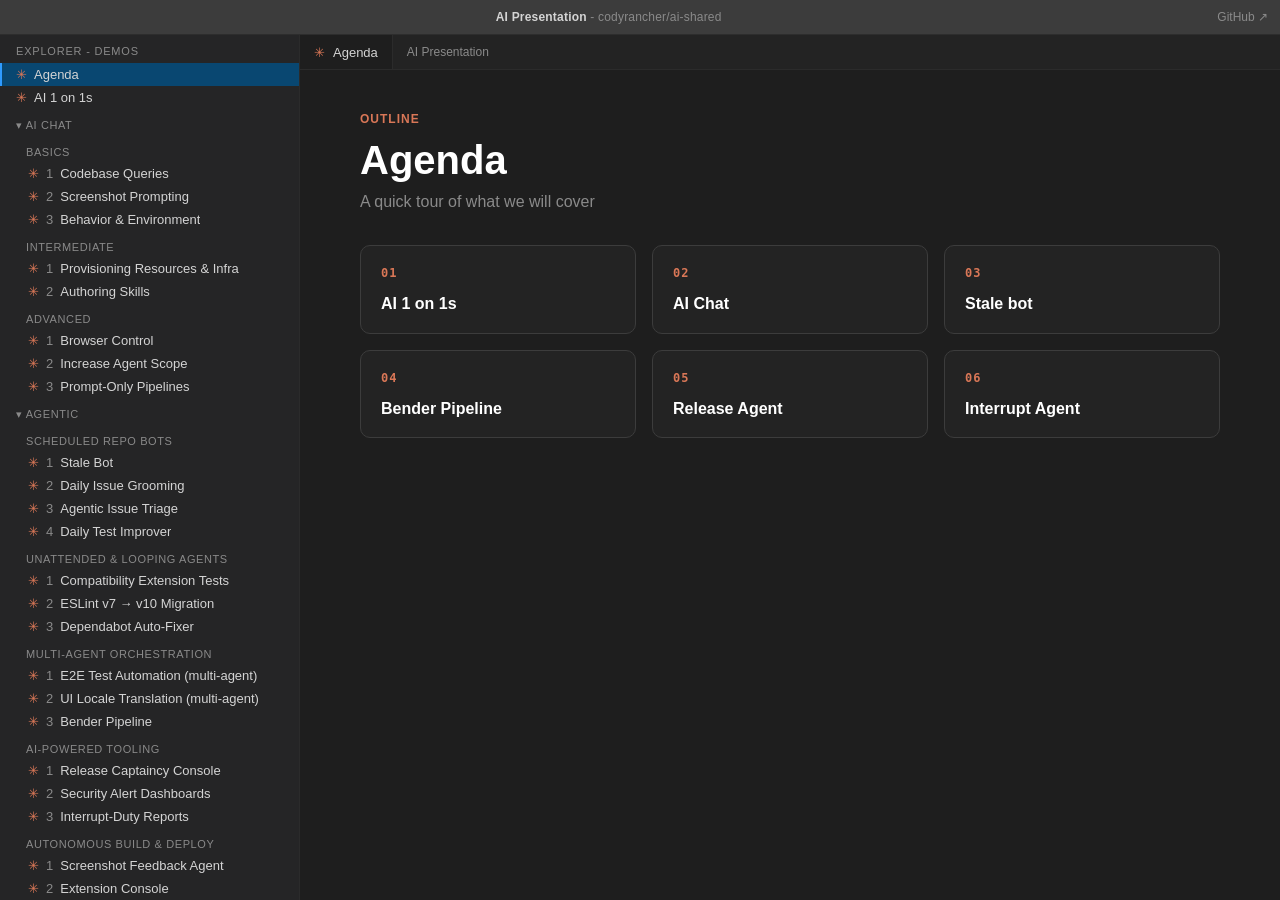
==== commit 05df6239: "Merge branch 'main' into main-2" ====
--- a/index.html
+++ b/index.html
@@ -6,7 +6,7 @@
   <title>AI Presentation - Rancher / Dashboard</title>
   <meta name="description" content="Practical ways to fold AI into a Rancher / Dashboard workflow. Prompts, skills, and demos for the team." />
   <link rel="icon" href="data:image/svg+xml,%3Csvg xmlns='http://www.w3.org/2000/svg' viewBox='0 0 24 24'%3E%3Cpath fill='%23d97757' d='M12 2l1.9 6.1L20 10l-6.1 1.9L12 18l-1.9-6.1L4 10l6.1-1.9z'/%3E%3C/svg%3E" />
-  <link rel="stylesheet" href="assets/styles.css?v=30" />
+  <link rel="stylesheet" href="assets/styles.css?v=38" />
 </head>
 <body>
   <div class="app">
@@ -35,21 +35,9 @@
       </main>
     </div>
 
-    <!-- Status bar -->
-    <footer class="statusbar">
-      <div class="left">
-        <span class="seg">⎇ main</span>
-        <span class="seg" id="statusCount"></span>
-      </div>
-      <div class="right">
-        <span class="seg">UTF-8</span>
-        <span class="seg">Markdown</span>
-        <a class="seg" id="statusRepo" target="_blank" rel="noopener">GitHub Pages</a>
-      </div>
-    </footer>
   </div>
 
-  <script src="assets/presentation.manifest.js?v=30"></script>
-  <script src="assets/app.js?v=30"></script>
+  <script src="assets/presentation.manifest.js?v=38"></script>
+  <script src="assets/app.js?v=38"></script>
 </body>
 </html>
--- a/assets/styles.css
+++ b/assets/styles.css
@@ -8,7 +8,6 @@
   --editor: #1e1e1e;
   --editor-2: #232323;
   --titlebar: #3c3c3c;
-  --statusbar: #007acc;
   --border: #2b2b2b;
   --border-2: #3c3c3c;
 
@@ -56,7 +55,7 @@
 
 .app {
   display: grid;
-  grid-template-rows: 35px 1fr 22px;
+  grid-template-rows: 35px 1fr;
   height: 100vh;
   overflow: hidden;
 }
@@ -221,7 +220,7 @@
 }
 .claude-box .cb-head .copy:hover { color: var(--text); border-color: #55534d; background: #ffffff06; }
 .claude-box .cb-head .copy.done { color: var(--green); border-color: var(--green); }
-.claude-box .cb-body { padding: 14px 16px 4px; }
+.claude-box .cb-body { padding: 14px 16px; }
 .claude-box .cb-text {
   font-family: var(--mono); font-size: 13.5px; line-height: 1.65;
   color: #e7e3dd; white-space: pre-wrap; word-break: break-word;
@@ -229,6 +228,9 @@
 .claude-box .cb-body .ph { color: var(--claude-coral); font-style: italic; }
 
 /* Screenshot thumbnail at the top of a prompt box */
+/* Input screenshots pasted with the prompt. Several sit side by side. */
+.prompt-thumbs { display: flex; flex-wrap: wrap; gap: 10px; margin: 0 0 14px; }
+.prompt-thumbs .prompt-thumb { margin: 0; flex: 1 1 260px; min-width: 0; }
 .prompt-thumb {
   display: block; position: relative; padding: 0; margin: 0 0 14px; border: 0;
   background: transparent; cursor: zoom-in; line-height: 0;
@@ -299,6 +301,14 @@
 .fm-raw { background: #1b1b1a; border: 1px solid var(--claude-border); border-radius: 8px; padding: 14px 16px; overflow-x: auto; margin: 12px 0; }
 .fm-raw code { font-family: var(--mono); font-size: 12.5px; color: #e7e3dd; line-height: 1.6; white-space: pre; }
 
+/* YAML frontmatter header (SKILL.md previews) */
+.md-front {
+  border: 1px solid var(--border-2); border-radius: 8px; padding: 10px 14px;
+  margin: 4px 0 16px; background: #ffffff06;
+}
+.mf-name { font-family: var(--mono); font-size: 13px; font-weight: 600; color: var(--claude-coral); }
+.mf-desc { font-size: 13px; line-height: 1.55; color: var(--text-dim); margin-top: 5px; }
+
 /* Clickable preview of a generated HTML page (e.g. a data-flow diagram) */
 .result-embed {
   display: block; width: 100%; padding: 0; margin: 0; border: 1px solid var(--border-2);
@@ -315,6 +325,16 @@
 .re-label { font-weight: 600; }
 .re-open { color: #fff; opacity: .9; flex: none; }
 
+/* External link result (e.g. a PR comment holding the output) */
+.result-link {
+  display: flex; align-items: center; justify-content: space-between; gap: 12px;
+  border: 1px solid var(--border-2); border-radius: 8px; padding: 12px 14px;
+  background: var(--editor-2); text-decoration: none;
+}
+.result-link:hover { border-color: var(--claude-coral); }
+.rl-label { color: var(--cyan); font-size: 13px; line-height: 1.5; word-break: break-word; }
+.rl-go { color: var(--text-dim); font-size: 12px; flex: none; }
+
 /* HTML page lightbox */
 .html-modal { position: fixed; inset: 0; z-index: 120; display: none; background: #0b0b0be6; }
 .html-modal.show { display: flex; align-items: center; justify-content: center; padding: 40px; }
@@ -334,11 +354,6 @@
 .hm-close:hover { background: #ffffff24; }
 .hm-body { flex: 1; min-height: 0; background: #fff; }
 .hm-frame { width: 100%; height: 100%; border: 0; display: block; background: #fff; }
-.claude-box .cb-foot {
-  display: flex; align-items: center; gap: 10px;
-  padding: 10px 14px 12px;
-}
-.claude-box .cb-foot .hint { color: var(--text-dim); font-size: 12px; }
 
 /* Claude reply bubble (captured demo result rendered from markdown) */
 .claude-reply {
@@ -380,6 +395,16 @@
 .cr-body .cr-img { max-width: 100%; height: auto; display: block; margin: 12px 0; border: 1px solid var(--border-2); border-radius: 8px; cursor: zoom-in; }
 .cr-body .cr-img:hover { border-color: var(--claude-coral); }
 
+/* A full markdown page (anything under pages/). Reuses .cr-body for tables,
+   code, links, and images, but reads at page scale rather than reply scale. */
+.page-body { padding: 0; font-size: 15px; }
+.page-body > :first-child { margin-top: 0; }
+.page-body h1 { font-size: 30px; line-height: 1.15; margin: 0 0 14px; color: var(--text-bright); font-weight: 650; }
+.page-body h2 { font-size: 19px; margin: 30px 0 10px; color: var(--text-bright); font-weight: 650; }
+.page-body p { margin: 12px 0; line-height: 1.6; }
+.page-body ul, .page-body ol { margin: 12px 0; }
+.page-body li { margin: 6px 0; }
+
 /* Plain per-prompt result (e.g. screenshots) - not a chat bubble */
 .prompt-result { margin-top: 14px; }
 .pr-label { font-size: 12px; text-transform: uppercase; letter-spacing: 1.2px; color: var(--text-dim); margin: 0 0 12px; padding-bottom: 6px; border-bottom: 1px solid var(--border-2); }
@@ -462,6 +487,22 @@
 .ov-card h3 { margin: 0 0 12px; color: var(--text); font-size: 15px; }
 .ov-card ul { margin: 0; padding-left: 20px; }
 .ov-card li { line-height: 1.7; margin-bottom: 6px; color: #cfcfcf; }
+/* Agenda: a grid of numbered boxes (::: agenda) */
+.agenda-grid {
+  display: grid; gap: 16px; margin: 30px 0 0;
+  grid-template-columns: repeat(auto-fit, minmax(260px, 1fr));
+}
+.ag-box {
+  background: var(--editor-2); border: 1px solid var(--border-2);
+  border-radius: 10px; padding: 18px 20px;
+}
+.ag-num {
+  font-family: var(--mono); font-size: 12px; font-weight: 600;
+  letter-spacing: 1px; color: var(--claude-coral); margin-bottom: 10px;
+}
+.ag-title { font-size: 16px; font-weight: 650; line-height: 1.35; color: var(--text-bright); }
+.ag-desc { margin-top: 7px; font-size: 13px; line-height: 1.55; color: var(--text-dim); }
+
 .ov-sections { display: grid; gap: 14px; grid-template-columns: repeat(auto-fit, minmax(220px, 1fr)); }
 .ov-sec {
   background: var(--editor-2); border: 1px solid var(--border-2); border-radius: 12px;
@@ -472,15 +513,6 @@
 .ov-sec p { margin: 0; color: var(--text-dim); font-size: 13px; line-height: 1.6; }
 .ov-sec .count { margin-top: 10px; font-size: 12px; color: var(--text-dim); font-family: var(--mono); }
 
-/* ---- Status bar ---- */
-.statusbar {
-  background: var(--statusbar); color: #fff; font-size: 12px;
-  display: flex; align-items: center; gap: 16px; padding: 0 12px;
-}
-.statusbar .left, .statusbar .right { display: flex; align-items: center; gap: 14px; }
-.statusbar .right { margin-left: auto; }
-.statusbar a { color: #fff; }
-.statusbar .seg { display: flex; align-items: center; gap: 5px; }
 
 /* ---- Scrollbars ---- */
 ::-webkit-scrollbar { width: 12px; height: 12px; }
@@ -500,5 +532,6 @@
   .titlebar .hamburger { display: block; }
   .content { padding: 24px 18px 80px; }
   h1.demo-title { font-size: 24px; }
+  .page-body h1 { font-size: 24px; }
   .ov-hero h1 { font-size: 30px; }
 }
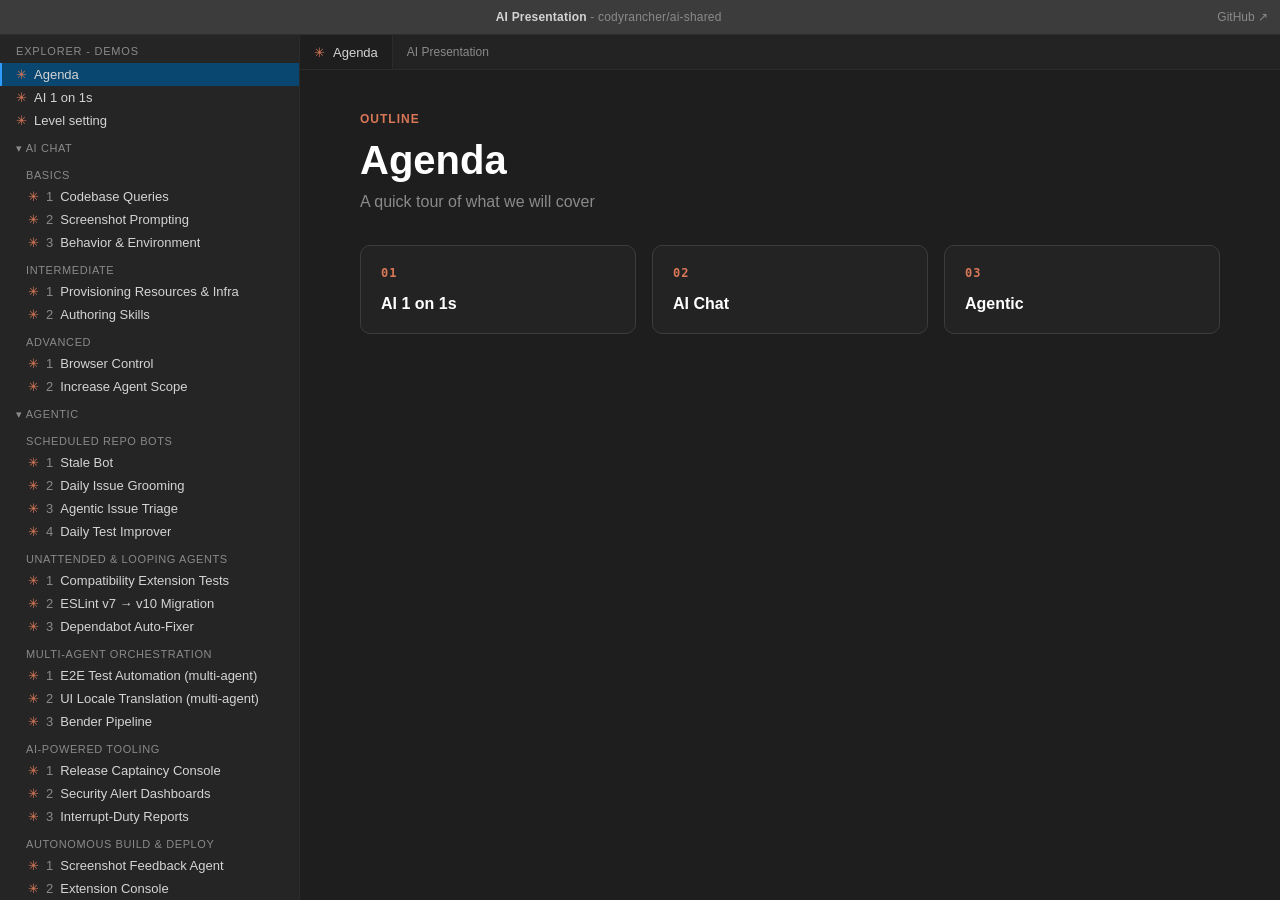
==== commit df6e9042: "Rewrite AI 1 on 1s from notes, split out Level setting page, trim agenda to three items" ====
--- a/index.html
+++ b/index.html
@@ -6,7 +6,7 @@
   <title>AI Presentation - Rancher / Dashboard</title>
   <meta name="description" content="Practical ways to fold AI into a Rancher / Dashboard workflow. Prompts, skills, and demos for the team." />
   <link rel="icon" href="data:image/svg+xml,%3Csvg xmlns='http://www.w3.org/2000/svg' viewBox='0 0 24 24'%3E%3Cpath fill='%23d97757' d='M12 2l1.9 6.1L20 10l-6.1 1.9L12 18l-1.9-6.1L4 10l6.1-1.9z'/%3E%3C/svg%3E" />
-  <link rel="stylesheet" href="assets/styles.css?v=38" />
+  <link rel="stylesheet" href="assets/styles.css?v=39" />
 </head>
 <body>
   <div class="app">
@@ -37,7 +37,7 @@
 
   </div>
 
-  <script src="assets/presentation.manifest.js?v=38"></script>
-  <script src="assets/app.js?v=38"></script>
+  <script src="assets/presentation.manifest.js?v=39"></script>
+  <script src="assets/app.js?v=39"></script>
 </body>
 </html>
